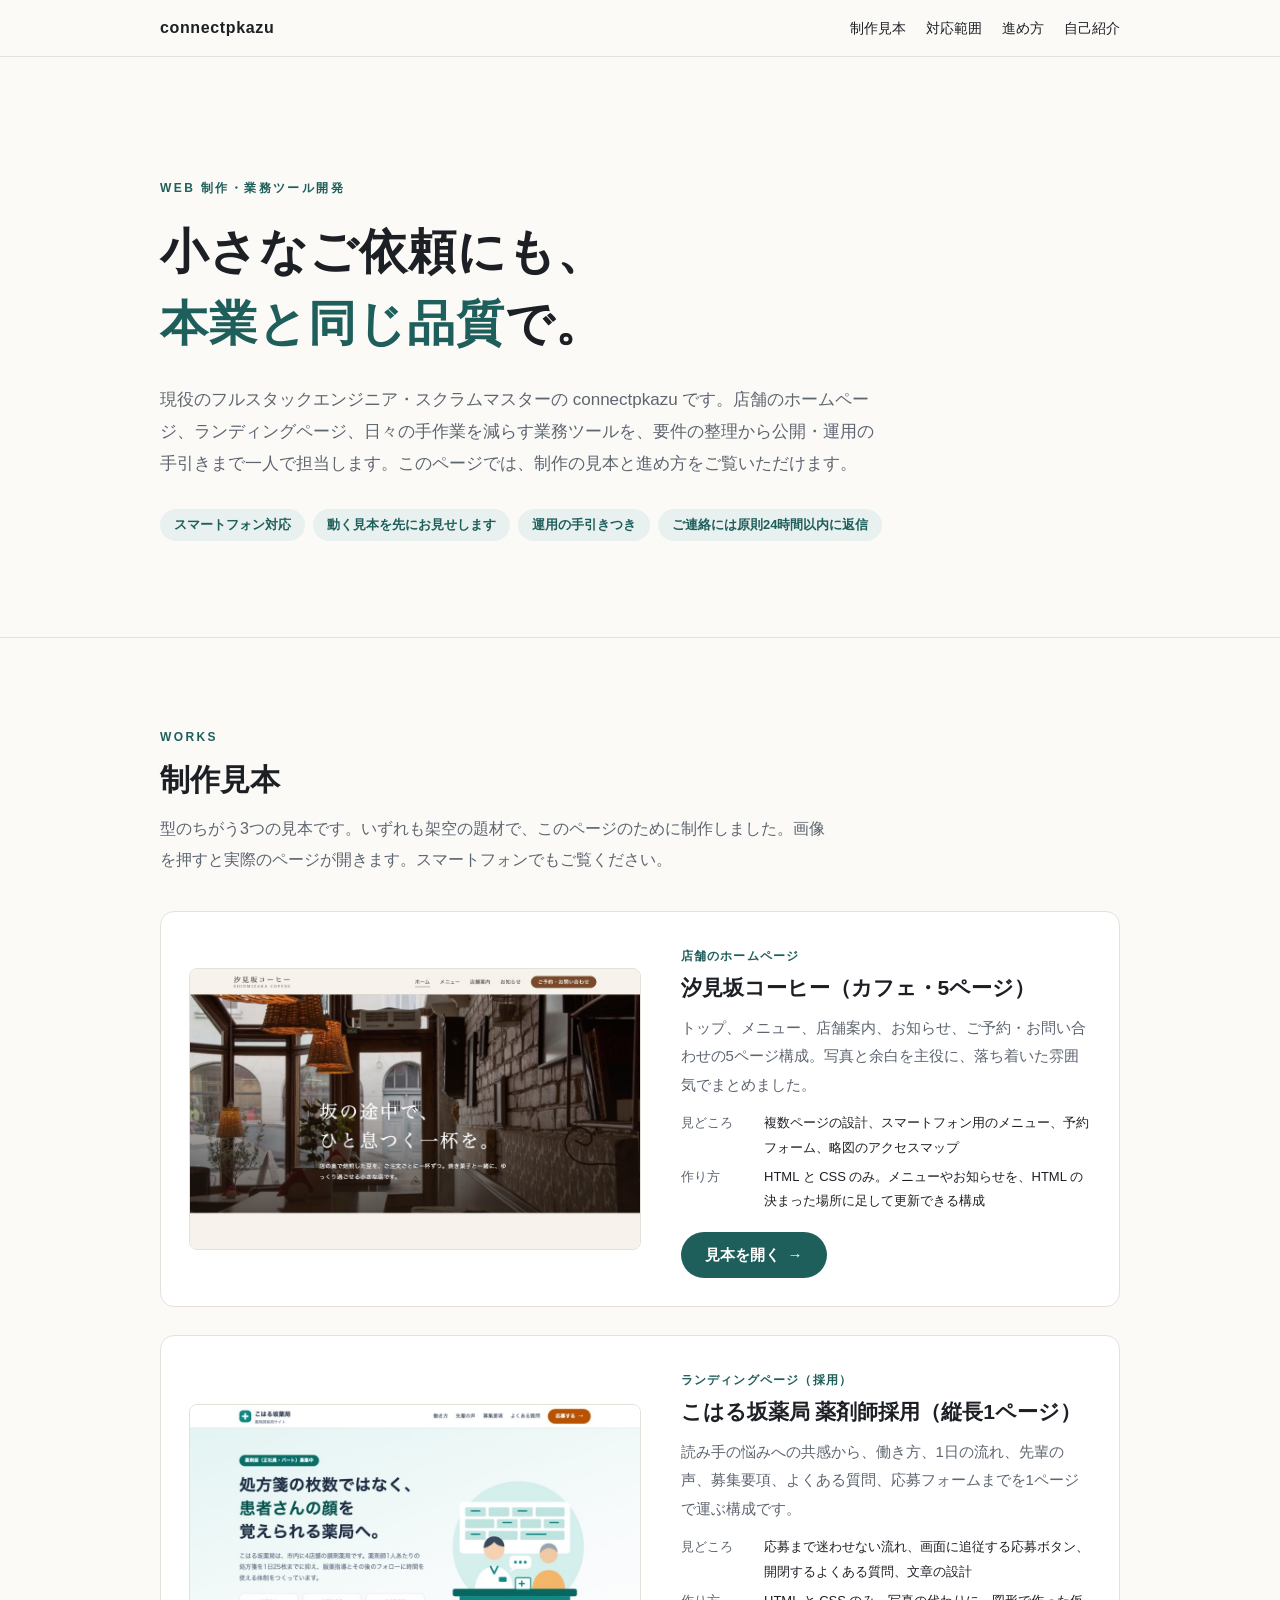
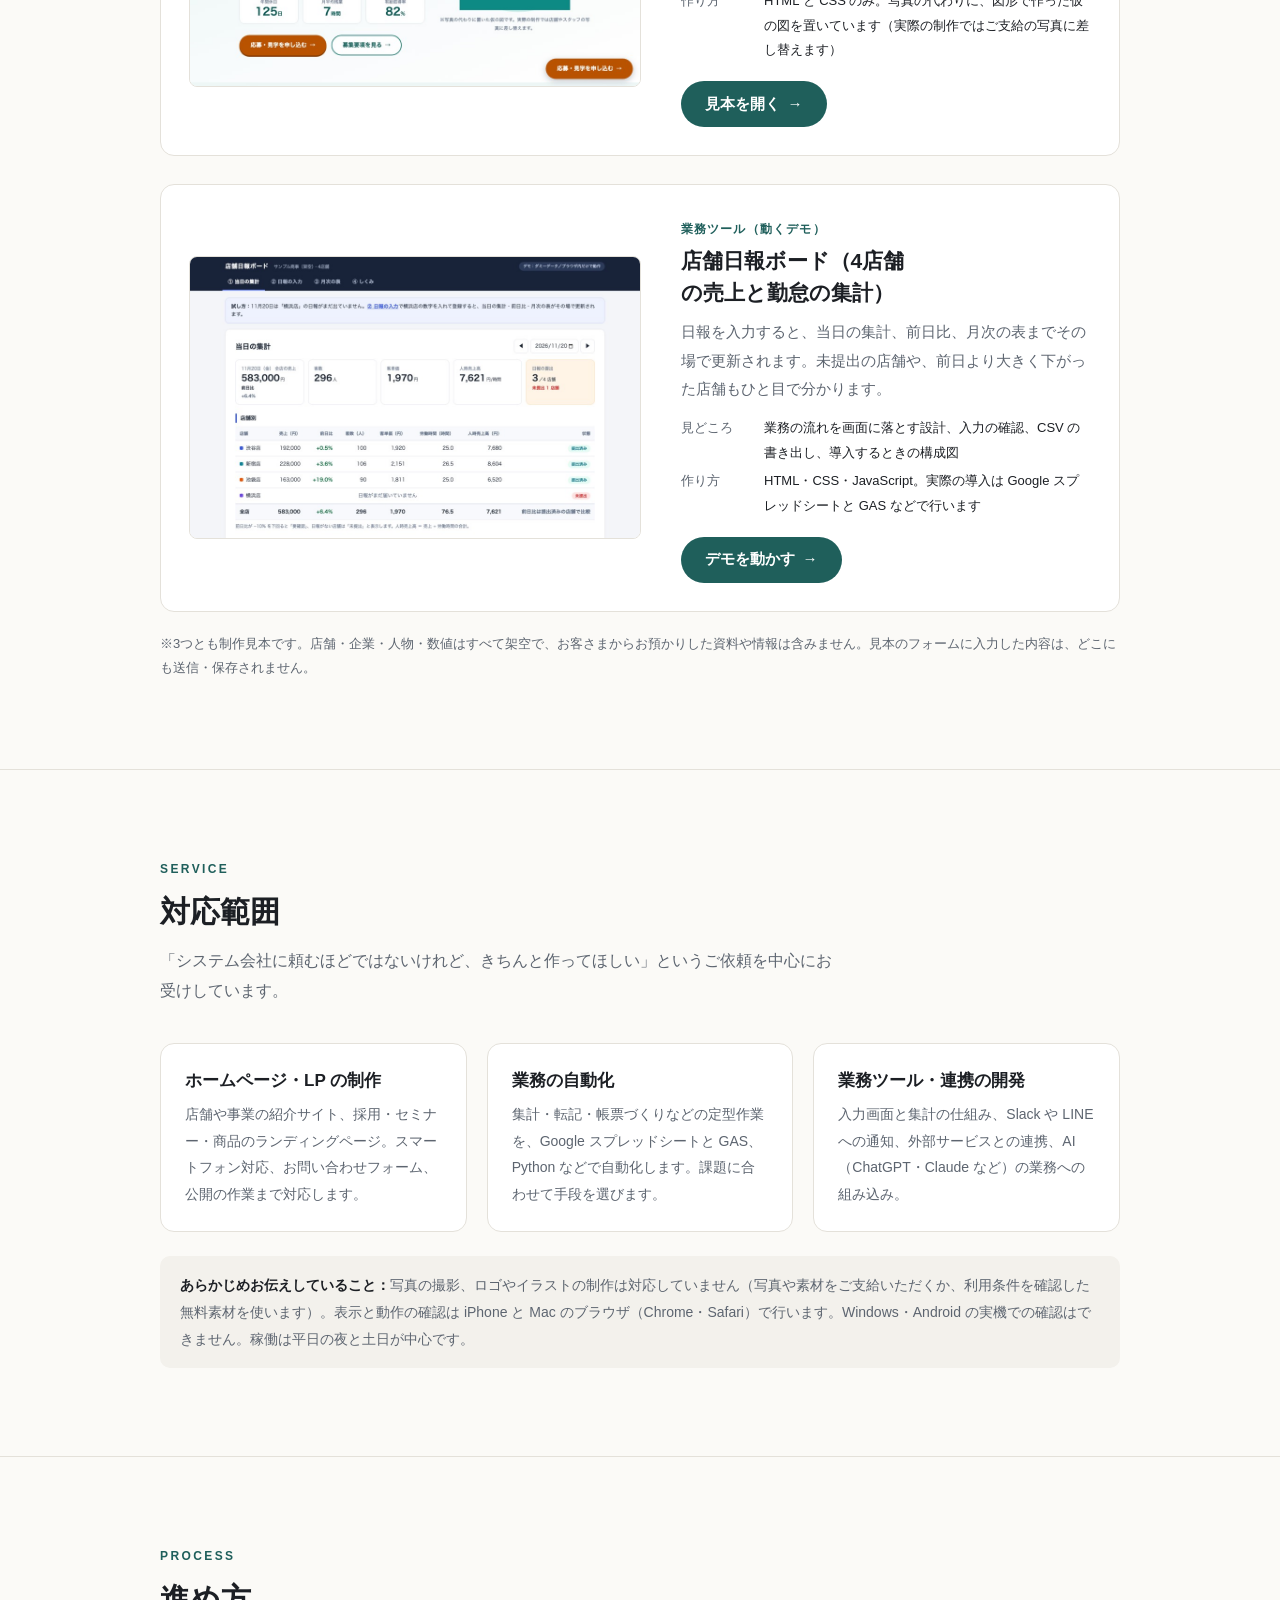
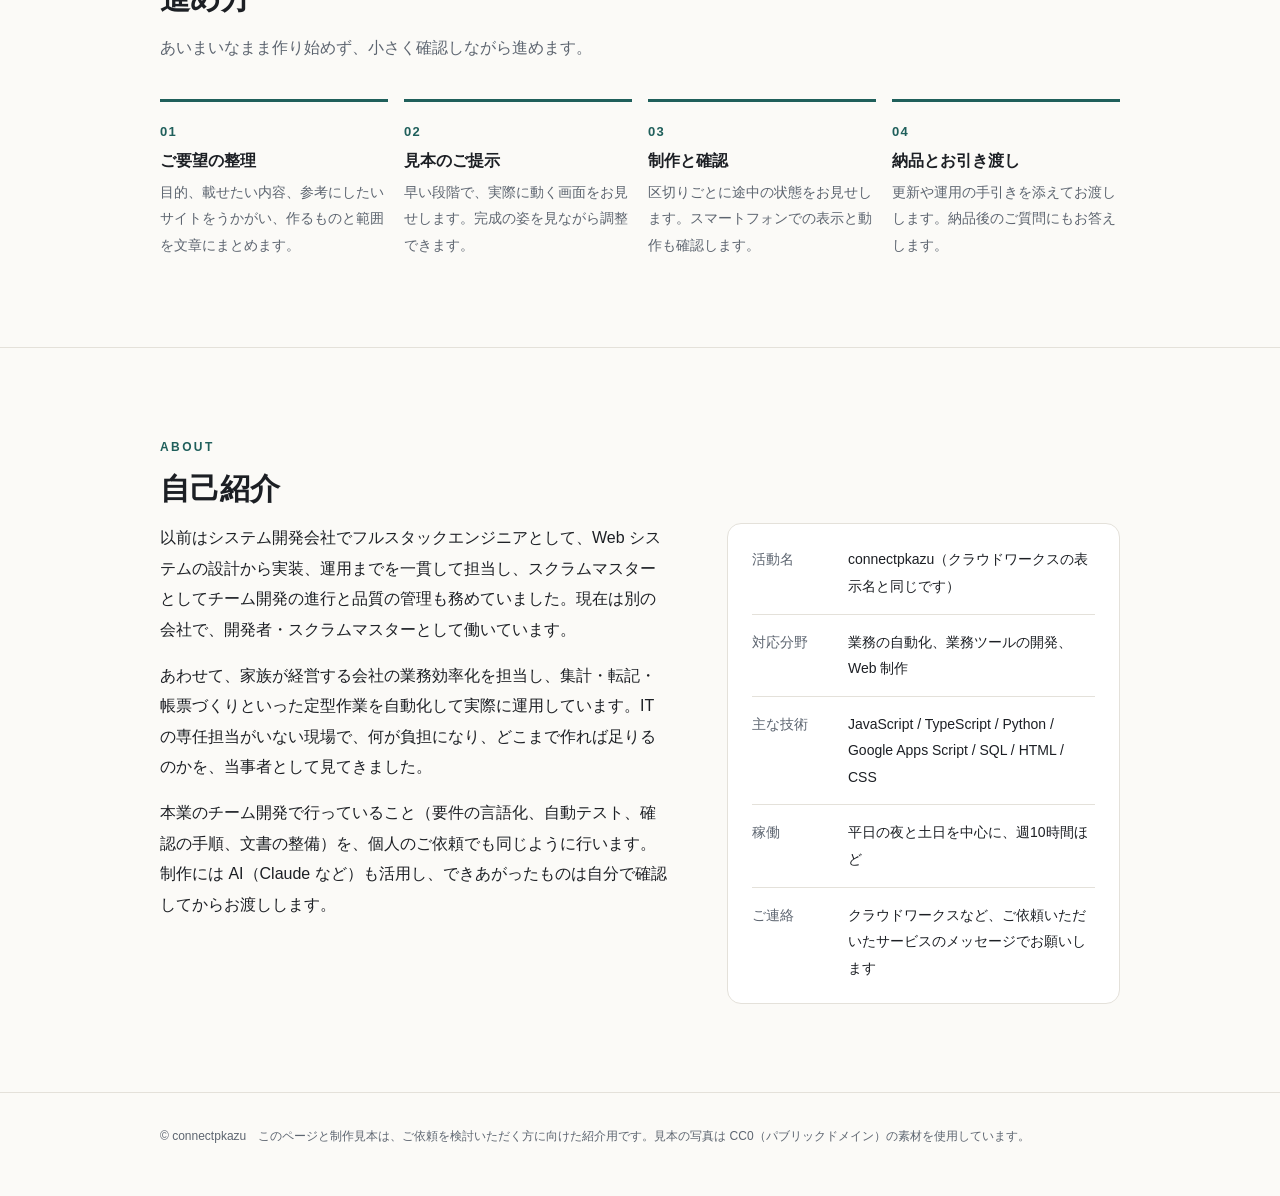
==== index.html @ e4569a14 "制作見本を公開" ====
<!DOCTYPE html>
<html lang="ja">
<head>
<meta charset="utf-8">
<meta name="viewport" content="width=device-width, initial-scale=1">
<title>connectpkazu｜Web 制作と業務ツール開発の制作見本</title>
<meta name="description" content="現役フルスタックエンジニア connectpkazu の制作見本。店舗サイト、採用 LP、業務ツールのデモと、対応範囲・進め方をまとめています。">
<meta name="robots" content="noindex">
<style>
:root { --ink: #1c1f24; --soft: #5d6570; --bg: #fbfaf7; --card: #fff; --line: #e4e1da; --acc: #1f5f5b; --acc-soft: #e8f1f0;
  --font: "Hiragino Kaku Gothic ProN", "Hiragino Sans", "Yu Gothic", "Noto Sans JP", Meiryo, sans-serif; }
*, *::before, *::after { box-sizing: border-box; }
html { scroll-behavior: smooth; -webkit-text-size-adjust: 100%; }
body { margin: 0; background: var(--bg); color: var(--ink); font-family: var(--font); font-size: 16px; line-height: 1.9; }
h1, h2, h3, p, ul, ol { margin: 0; padding: 0; }
h1, h2, h3 { line-height: 1.5; text-wrap: balance; }
ul, ol { list-style: none; }
a { color: var(--acc); }
img { max-width: 100%; height: auto; display: block; }
:focus-visible { outline: 3px solid var(--acc); outline-offset: 2px; }
.wrap { max-width: 1000px; margin: 0 auto; padding: 0 20px; }
.sec { padding: clamp(48px, 8vw, 88px) 0; border-top: 1px solid var(--line); scroll-margin-top: 56px; }
.label { font-size: 12px; letter-spacing: .2em; color: var(--acc); font-weight: 700; margin-bottom: 8px; }
.h2 { font-size: clamp(22px, 3.2vw, 30px); margin-bottom: 12px; }
.lead { color: var(--soft); max-width: 42em; margin-bottom: 36px; }

.head { position: sticky; top: 0; background: rgba(251, 250, 247, .95); border-bottom: 1px solid var(--line); z-index: 10; }
.head .wrap { display: flex; justify-content: space-between; align-items: center; height: 56px; }
.head b { letter-spacing: .04em; }
.head nav { display: flex; gap: 20px; font-size: 14px; }
.head nav a { color: var(--ink); text-decoration: none; }
.head nav a:hover { color: var(--acc); }

.hero { padding: clamp(56px, 10vw, 120px) 0 clamp(48px, 8vw, 96px); }
.hero p.label { margin-bottom: 16px; }
.hero h1 { font-size: clamp(28px, 5vw, 48px); letter-spacing: .02em; margin-bottom: 24px; }
.hero h1 span { color: var(--acc); }
.hero .lead { font-size: clamp(15px, 1.8vw, 17px); margin-bottom: 28px; }
.chips { display: flex; flex-wrap: wrap; gap: 8px; }
.chips li { font-size: 13px; background: var(--acc-soft); color: var(--acc); border-radius: 999px; padding: 4px 14px; font-weight: 700; }

.works { display: grid; gap: 28px; }
.work { display: grid; grid-template-columns: 1.1fr 1fr; gap: clamp(20px, 4vw, 40px); background: var(--card); border: 1px solid var(--line); border-radius: 14px; padding: clamp(16px, 3vw, 28px); align-items: center; }
.work__img { border: 1px solid var(--line); border-radius: 8px; overflow: hidden; display: block; }
.work__img img { width: 100%; aspect-ratio: 16 / 10; object-fit: cover; object-position: top; transition: transform .3s; }
.work__img:hover img { transform: scale(1.02); }
.work__kind { font-size: 12px; font-weight: 700; color: var(--acc); letter-spacing: .1em; }
.work h3 { font-size: 21px; margin: 2px 0 10px; }
.work p { font-size: 15px; color: var(--soft); margin-bottom: 12px; }
.work dl { margin: 0 0 18px; font-size: 13px; display: grid; grid-template-columns: 5.5em 1fr; gap: 4px 12px; }
.work dt { color: var(--soft); }
.work dd { margin: 0; }
.btn { display: inline-flex; align-items: center; min-height: 46px; padding: 8px 24px; border-radius: 999px; background: var(--acc); color: #fff; text-decoration: none; font-weight: 700; font-size: 15px; }
.btn:hover { background: #174946; }
.btn::after { content: "→"; margin-left: 8px; font-weight: 400; }
.note { font-size: 13px; color: var(--soft); margin-top: 20px; }

.can { display: grid; grid-template-columns: repeat(3, 1fr); gap: 20px; }
.can li { background: var(--card); border: 1px solid var(--line); border-radius: 14px; padding: 24px; }
.can h3 { font-size: 17px; margin-bottom: 8px; }
.can p { font-size: 14px; color: var(--soft); }
.out { margin-top: 24px; font-size: 14px; color: var(--soft); background: #f3f1ec; border-radius: 10px; padding: 16px 20px; }
.out b { color: var(--ink); }

.steps { display: grid; grid-template-columns: repeat(4, 1fr); gap: 16px; counter-reset: s; }
.steps li { counter-increment: s; border-top: 3px solid var(--acc); padding-top: 14px; }
.steps li::before { content: "0" counter(s); font-size: 13px; font-weight: 700; color: var(--acc); letter-spacing: .1em; }
.steps h3 { font-size: 16px; margin: 2px 0 6px; }
.steps p { font-size: 14px; color: var(--soft); }

.about { display: grid; grid-template-columns: 1.3fr 1fr; gap: clamp(24px, 5vw, 56px); }
.about p { margin-bottom: 1em; }
.facts { background: var(--card); border: 1px solid var(--line); border-radius: 14px; padding: 8px 24px; align-self: start; }
.facts li { padding: 14px 0; border-bottom: 1px solid var(--line); font-size: 14px; display: grid; grid-template-columns: 6em 1fr; gap: 12px; }
.facts li:last-child { border-bottom: 0; }
.facts span { color: var(--soft); }

.foot { border-top: 1px solid var(--line); padding: 32px 0 48px; font-size: 12px; color: var(--soft); }

@media (max-width: 760px) {
  body { font-size: 15px; }
  .head nav a:nth-child(n+3) { display: none; }
  .work, .about { grid-template-columns: 1fr; }
  .can { grid-template-columns: 1fr; gap: 12px; }
  .steps { grid-template-columns: 1fr 1fr; gap: 24px 16px; }
}
@media (prefers-reduced-motion: reduce) { html { scroll-behavior: auto; } .work__img img { transition: none; } }
</style>
</head>
<body>

<header class="head">
  <div class="wrap">
    <b>connectpkazu</b>
    <nav aria-label="ページ内メニュー">
      <a href="#works">制作見本</a>
      <a href="#can">対応範囲</a>
      <a href="#flow">進め方</a>
      <a href="#about">自己紹介</a>
    </nav>
  </div>
</header>

<main>
  <section class="hero">
    <div class="wrap">
      <p class="label">WEB 制作・業務ツール開発</p>
      <h1>小さなご依頼にも、<br><span>本業と同じ品質</span>で。</h1>
      <p class="lead">現役のフルスタックエンジニア・スクラムマスターの connectpkazu です。店舗のホームページ、ランディングページ、日々の手作業を減らす業務ツールを、要件の整理から公開・運用の手引きまで一人で担当します。このページでは、制作の見本と進め方をご覧いただけます。</p>
      <ul class="chips">
        <li>スマートフォン対応</li>
        <li>動く見本を先にお見せします</li>
        <li>運用の手引きつき</li>
        <li>ご連絡には原則24時間以内に返信</li>
      </ul>
    </div>
  </section>

  <section class="sec" id="works">
    <div class="wrap">
      <p class="label">WORKS</p>
      <h2 class="h2">制作見本</h2>
      <p class="lead">型のちがう3つの見本です。いずれも架空の題材で、このページのために制作しました。画像を押すと実際のページが開きます。スマートフォンでもご覧ください。</p>
      <div class="works">
        <article class="work">
          <a class="work__img" href="cafe/index.html"><img src="assets/cafe.jpg" alt="汐見坂コーヒーのトップページの画面" width="960" height="600"></a>
          <div>
            <span class="work__kind">店舗のホームページ</span>
            <h3>汐見坂コーヒー（カフェ・5ページ）</h3>
            <p>トップ、メニュー、店舗案内、お知らせ、ご予約・お問い合わせの5ページ構成。写真と余白を主役に、落ち着いた雰囲気でまとめました。</p>
            <dl>
              <dt>見どころ</dt><dd>複数ページの設計、スマートフォン用のメニュー、予約フォーム、略図のアクセスマップ</dd>
              <dt>作り方</dt><dd>HTML と CSS のみ。メニューやお知らせを、HTML の決まった場所に足して更新できる構成</dd>
            </dl>
            <a class="btn" href="cafe/index.html">見本を開く</a>
          </div>
        </article>
        <article class="work">
          <a class="work__img" href="pharmacy-recruit/index.html"><img src="assets/pharmacy-recruit.jpg" alt="こはる坂薬局 薬剤師採用ページの画面" width="960" height="600"></a>
          <div>
            <span class="work__kind">ランディングページ（採用）</span>
            <h3>こはる坂薬局 薬剤師採用（縦長1ページ）</h3>
            <p>読み手の悩みへの共感から、働き方、1日の流れ、先輩の声、募集要項、よくある質問、応募フォームまでを1ページで運ぶ構成です。</p>
            <dl>
              <dt>見どころ</dt><dd>応募まで迷わせない流れ、画面に追従する応募ボタン、開閉するよくある質問、文章の設計</dd>
              <dt>作り方</dt><dd>HTML と CSS のみ。写真の代わりに、図形で作った仮の図を置いています（実際の制作ではご支給の写真に差し替えます）</dd>
            </dl>
            <a class="btn" href="pharmacy-recruit/index.html">見本を開く</a>
          </div>
        </article>
        <article class="work">
          <a class="work__img" href="ops-demo/index.html"><img src="assets/ops-demo.jpg" alt="店舗日報ボードの当日の集計画面" width="960" height="600"></a>
          <div>
            <span class="work__kind">業務ツール（動くデモ）</span>
            <h3>店舗日報ボード（4店舗の売上と勤怠の集計）</h3>
            <p>日報を入力すると、当日の集計、前日比、月次の表までその場で更新されます。未提出の店舗や、前日より大きく下がった店舗もひと目で分かります。</p>
            <dl>
              <dt>見どころ</dt><dd>業務の流れを画面に落とす設計、入力の確認、CSV の書き出し、導入するときの構成図</dd>
              <dt>作り方</dt><dd>HTML・CSS・JavaScript。実際の導入は Google スプレッドシートと GAS などで行います</dd>
            </dl>
            <a class="btn" href="ops-demo/index.html">デモを動かす</a>
          </div>
        </article>
      </div>
      <p class="note">※3つとも制作見本です。店舗・企業・人物・数値はすべて架空で、お客さまからお預かりした資料や情報は含みません。見本のフォームに入力した内容は、どこにも送信・保存されません。</p>
    </div>
  </section>

  <section class="sec" id="can">
    <div class="wrap">
      <p class="label">SERVICE</p>
      <h2 class="h2">対応範囲</h2>
      <p class="lead">「システム会社に頼むほどではないけれど、きちんと作ってほしい」というご依頼を中心にお受けしています。</p>
      <ul class="can">
        <li><h3>ホームページ・LP の制作</h3><p>店舗や事業の紹介サイト、採用・セミナー・商品のランディングページ。スマートフォン対応、お問い合わせフォーム、公開の作業まで対応します。</p></li>
        <li><h3>業務の自動化</h3><p>集計・転記・帳票づくりなどの定型作業を、Google スプレッドシートと GAS、Python などで自動化します。課題に合わせて手段を選びます。</p></li>
        <li><h3>業務ツール・連携の開発</h3><p>入力画面と集計の仕組み、Slack や LINE への通知、外部サービスとの連携、AI（ChatGPT・Claude など）の業務への組み込み。</p></li>
      </ul>
      <p class="out"><b>あらかじめお伝えしていること：</b>写真の撮影、ロゴやイラストの制作は対応していません（写真や素材をご支給いただくか、利用条件を確認した無料素材を使います）。表示と動作の確認は iPhone と Mac のブラウザ（Chrome・Safari）で行います。Windows・Android の実機での確認はできません。稼働は平日の夜と土日が中心です。</p>
    </div>
  </section>

  <section class="sec" id="flow">
    <div class="wrap">
      <p class="label">PROCESS</p>
      <h2 class="h2">進め方</h2>
      <p class="lead">あいまいなまま作り始めず、小さく確認しながら進めます。</p>
      <ol class="steps">
        <li><h3>ご要望の整理</h3><p>目的、載せたい内容、参考にしたいサイトをうかがい、作るものと範囲を文章にまとめます。</p></li>
        <li><h3>見本のご提示</h3><p>早い段階で、実際に動く画面をお見せします。完成の姿を見ながら調整できます。</p></li>
        <li><h3>制作と確認</h3><p>区切りごとに途中の状態をお見せします。スマートフォンでの表示と動作も確認します。</p></li>
        <li><h3>納品とお引き渡し</h3><p>更新や運用の手引きを添えてお渡しします。納品後のご質問にもお答えします。</p></li>
      </ol>
    </div>
  </section>

  <section class="sec" id="about">
    <div class="wrap">
      <p class="label">ABOUT</p>
      <h2 class="h2">自己紹介</h2>
      <div class="about">
        <div>
          <p>以前はシステム開発会社でフルスタックエンジニアとして、Web システムの設計から実装、運用までを一貫して担当し、スクラムマスターとしてチーム開発の進行と品質の管理も務めていました。現在は別の会社で、開発者・スクラムマスターとして働いています。</p>
          <p>あわせて、家族が経営する会社の業務効率化を担当し、集計・転記・帳票づくりといった定型作業を自動化して実際に運用しています。IT の専任担当がいない現場で、何が負担になり、どこまで作れば足りるのかを、当事者として見てきました。</p>
          <p>本業のチーム開発で行っていること（要件の言語化、自動テスト、確認の手順、文書の整備）を、個人のご依頼でも同じように行います。制作には AI（Claude など）も活用し、できあがったものは自分で確認してからお渡しします。</p>
        </div>
        <ul class="facts">
          <li><span>活動名</span>connectpkazu（クラウドワークスの表示名と同じです）</li>
          <li><span>対応分野</span>業務の自動化、業務ツールの開発、Web 制作</li>
          <li><span>主な技術</span>JavaScript / TypeScript / Python / Google Apps Script / SQL / HTML / CSS</li>
          <li><span>稼働</span>平日の夜と土日を中心に、週10時間ほど</li>
          <li><span>ご連絡</span>クラウドワークスなど、ご依頼いただいたサービスのメッセージでお願いします</li>
        </ul>
      </div>
    </div>
  </section>
</main>

<footer class="foot">
  <div class="wrap">
    <p>© connectpkazu　このページと制作見本は、ご依頼を検討いただく方に向けた紹介用です。見本の写真は CC0（パブリックドメイン）の素材を使用しています。</p>
  </div>
</footer>
</body>
</html>
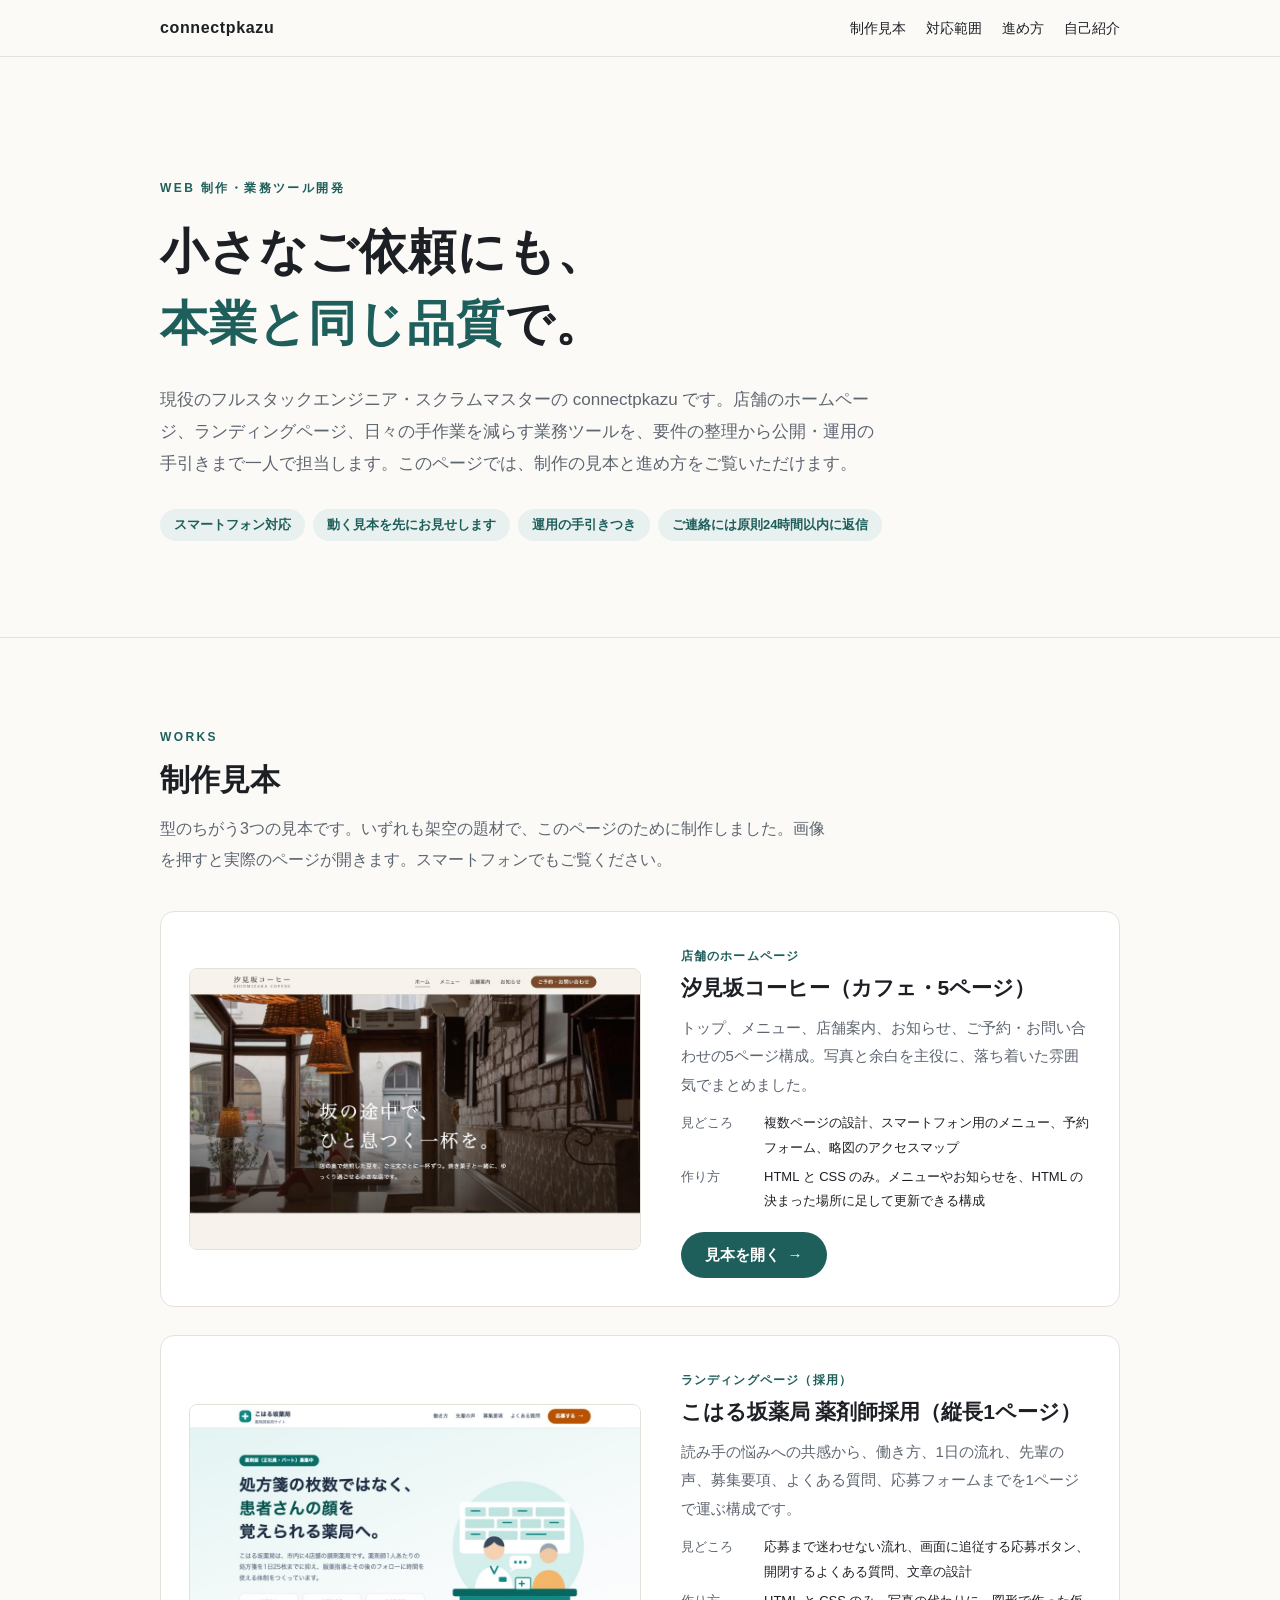
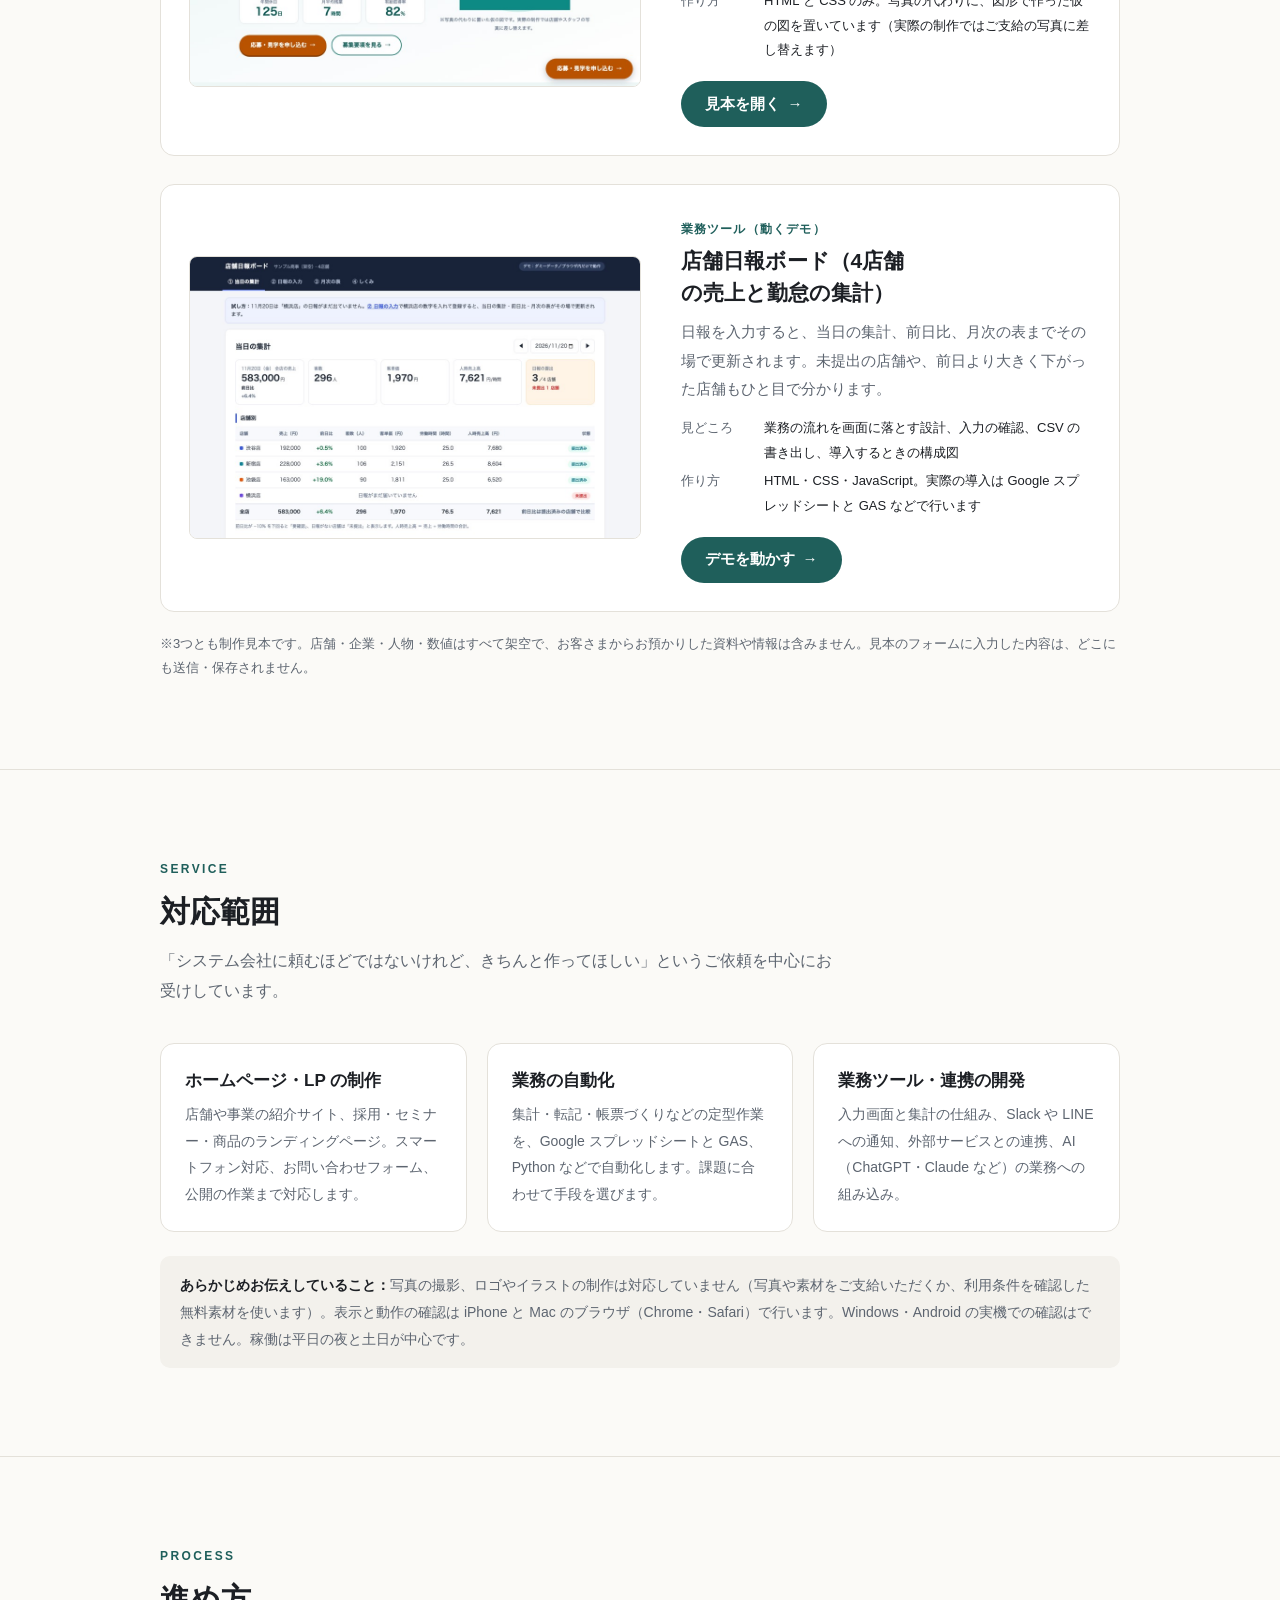
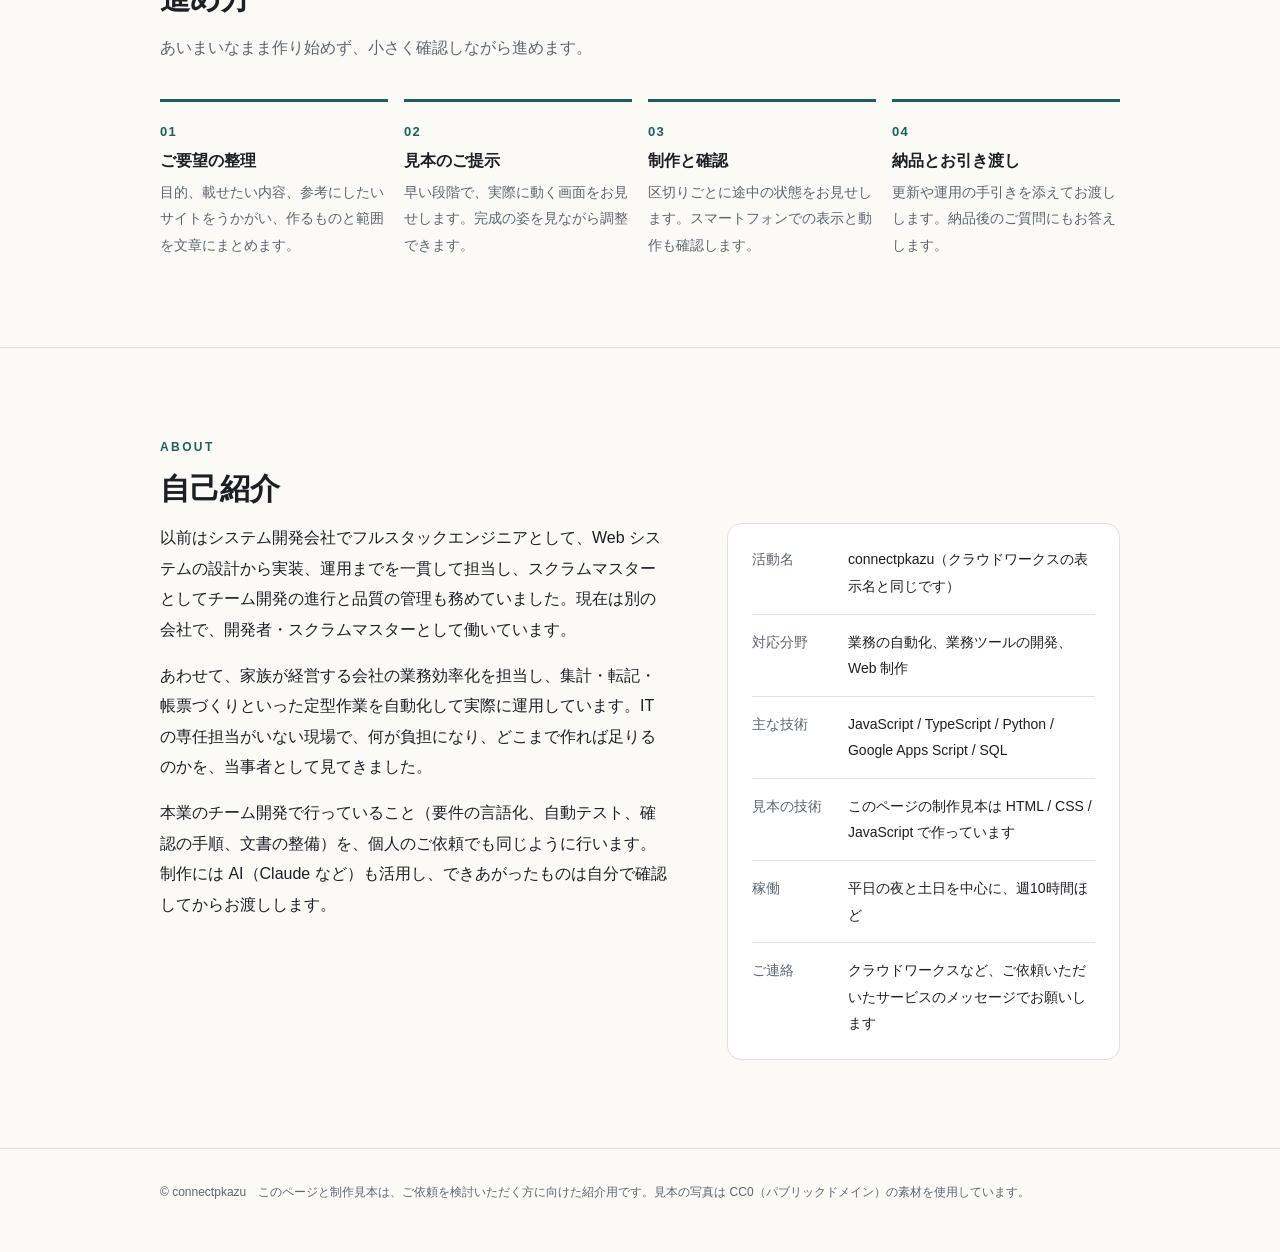
==== commit d62cfd25: "入口ページの技術の記載を修正" ====
--- a/index.html
+++ b/index.html
@@ -207,7 +207,8 @@
         <ul class="facts">
           <li><span>活動名</span>connectpkazu（クラウドワークスの表示名と同じです）</li>
           <li><span>対応分野</span>業務の自動化、業務ツールの開発、Web 制作</li>
-          <li><span>主な技術</span>JavaScript / TypeScript / Python / Google Apps Script / SQL / HTML / CSS</li>
+          <li><span>主な技術</span>JavaScript / TypeScript / Python / Google Apps Script / SQL</li>
+          <li><span>見本の技術</span>このページの制作見本は HTML / CSS / JavaScript で作っています</li>
           <li><span>稼働</span>平日の夜と土日を中心に、週10時間ほど</li>
           <li><span>ご連絡</span>クラウドワークスなど、ご依頼いただいたサービスのメッセージでお願いします</li>
         </ul>
